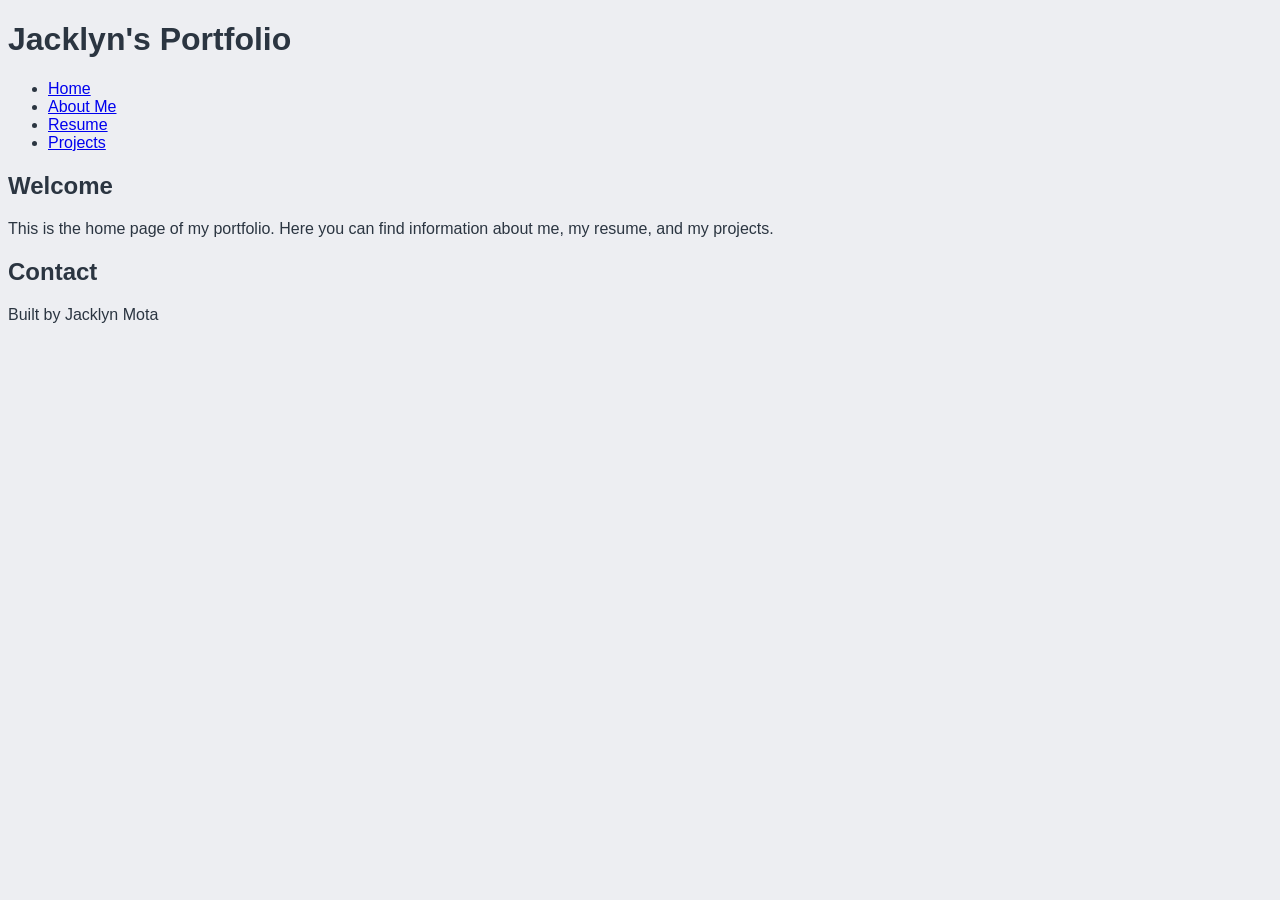
==== index.html @ 77a30476 "html and css basics all the content necessary for the code-along" ====
<!DOCTYPE html>
<html lang="en">
<head>
    <meta charset="UTF-8">
    <meta name="viewport" content="width=device-width, initial-scale=1.0">
    <link rel="stylesheet" href="style.css">
    <title>Jacklyn's Portfolio</title>
</head>
<body>
    <header>
        <h1>Jacklyn's Portfolio</h1>
    </header>
    <nav>
        <ul>
            <li><a href="index.html">Home</a></li>
            <li><a href="aboutme.html">About Me</a></li>
            <li><a href="resume.html">Resume</a></li>
            <li><a href="projects.html">Projects</a></li>
        </ul>
    </nav>
    <main>
        <section>
            <h2>Welcome</h2>
            <p>This is the home page of my portfolio. Here you can find information about me, my resume, and my projects.</p>
        </section>
        <section>
            <h2>Contact</h2>
        </section>
    </main>
    <footer>
        <p>Built by Jacklyn Mota</p>
    </footer>
</body>
</html>
---- style.css ----
/* CSS written by Jacklyn Mota */

/* COLOR PALETTE 
panda white: #EDEEF2
ghost: #C3C9D8
ink black: #070A0F
dark metallic blue grey: #6B7B8C
vintage dark blue: #2B3541
*/

/* GLOBAL (base) MOBILE STYLES */
body {
    background-color: #EDEEF2;
    color: #2B3541;
    font-family: sans-serif;
}
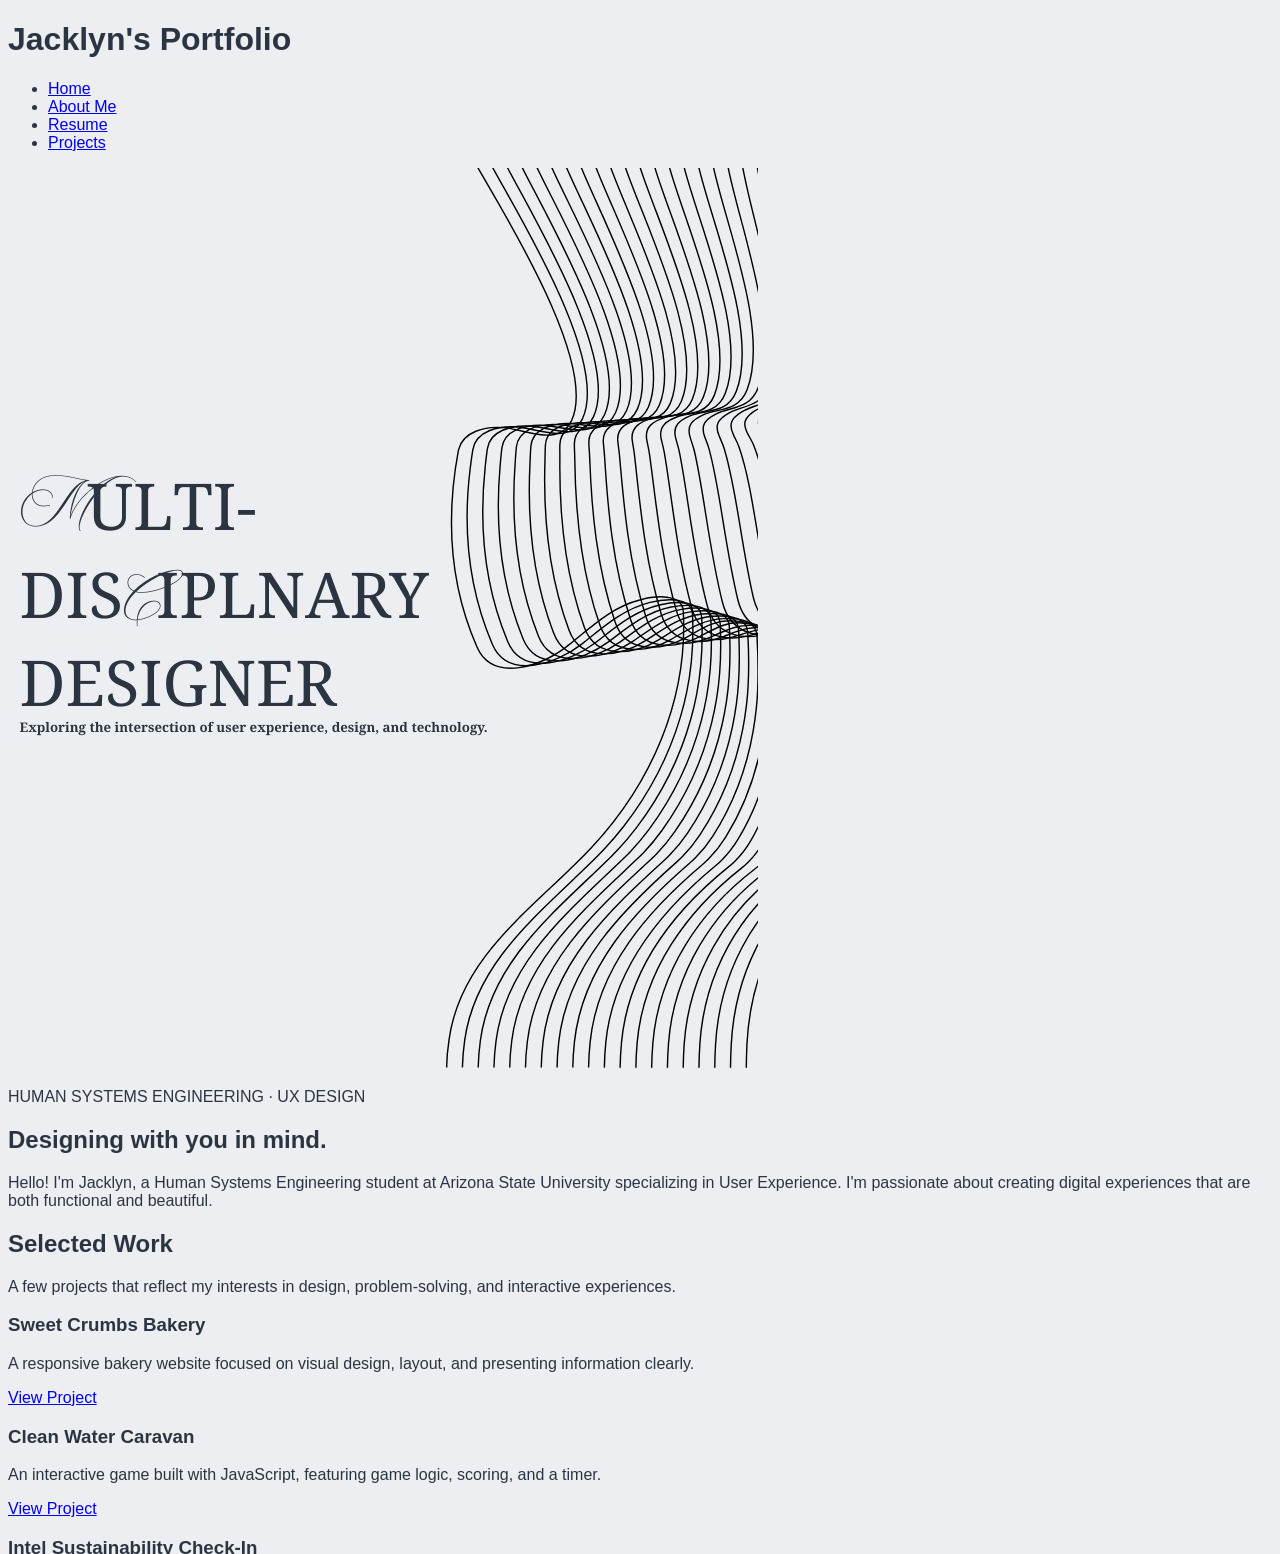
==== commit de9b4237: "Refresh portfolio site content and layout Updated the portfolio to present a stronger homepage hero," ====
--- a/index.html
+++ b/index.html
@@ -3,7 +3,7 @@
 <head>
     <meta charset="UTF-8">
     <meta name="viewport" content="width=device-width, initial-scale=1.0">
-    <link rel="stylesheet" href="style.css">
+    <link rel="stylesheet" href="styles.css">
     <title>Jacklyn's Portfolio</title>
 </head>
 <body>
@@ -13,19 +13,85 @@
     <nav>
         <ul>
             <li><a href="index.html">Home</a></li>
-            <li><a href="aboutme.html">About Me</a></li>
+            <li><a href="about.html">About Me</a></li>
             <li><a href="resume.html">Resume</a></li>
             <li><a href="projects.html">Projects</a></li>
         </ul>
     </nav>
     <main>
-        <section>
-            <h2>Welcome</h2>
-            <p>This is the home page of my portfolio. Here you can find information about me, my resume, and my projects.</p>
-        </section>
-        <section>
-            <h2>Contact</h2>
-        </section>
+        <!-- Hero Section -->
+        <!-- Hero Section -->
+<section id="hero">
+
+    <!-- Responsive Hero Banner -->
+    <picture class="hero-banner">
+        <!-- Mobile banner -->
+        <source
+            media="(max-width: 767px)"
+            srcset="images\hero_image_mobile.jpg">
+        <!-- Desktop banner (default) -->
+        <img
+            src="images\hero_image.png"
+            alt="Multidisciplinary Designer">
+    </picture>
+    <!-- Hero Text Content -->
+    <div class="hero-content">
+        <p class="hero-label">HUMAN SYSTEMS ENGINEERING · UX DESIGN</p>
+        <h2>Designing with you in mind.</h2>
+        <p>
+            Hello! I'm Jacklyn, a Human Systems Engineering student
+            at Arizona State University specializing in User Experience.
+            I'm passionate about creating digital experiences that are
+            both functional and beautiful.
+        </p>
+    </div>
+</section>
+        <!-- Featured Projects -->
+        <section id="featured-projects">
+            <h2>Selected Work</h2>
+            <p>A few projects that reflect my interests in design, problem-solving, and interactive experiences.</p>
+
+            <div class="project-links">
+                <article>
+                    <h3>Sweet Crumbs Bakery</h3>
+                    <p>A responsive bakery website focused on visual design, layout, and presenting information clearly.</p>
+                    <a href="projects.html">View Project</a>
+                </article>
+
+                <article>
+                    <h3>Clean Water Caravan</h3>
+                    <p>An interactive game built with JavaScript, featuring game logic, scoring, and a timer.</p>
+                    <a href="projects.html">View Project</a>
+                </article>
+
+                <article>
+                    <h3>Intel Sustainability Check-In</h3>
+                    <p>An event check-in interface that tracks attendees and team participation.</p>
+                    <a href="projects.html">View Project</a>
+                </article>
+            </div>
+    </section>
+
+    <!-- Contact Section -->
+    <section id="contact">
+        <h2>Let's Connect</h2>
+        <p>Interested in connecting? You can reach me through email or explore my work online.</p>
+
+        <ul>
+            <li>
+                <a href="mailto:motajacklyn00+contact@gmail.com">Email</a>
+            </li>
+            <li>
+                <a href="https://www.linkedin.com/in/jacklyn-mota-28569b3a8/" target="_blank" rel="noopener noreferrer">LinkedIn</a>
+            </li>
+            <li>
+                <a href="https://github.com/jacklyn-mota" target="_blank" rel="noopener noreferrer">GitHub</a>
+            </li>
+            <li>
+                <a href="https://codepen.io/jacklyn-mota" target="_blank" rel="noopener noreferrer">CodePen</a>
+            </li>
+        </ul>
+    </section>
     </main>
     <footer>
         <p>Built by Jacklyn Mota</p>
--- a/styles.css
+++ b/styles.css
@@ -0,0 +1,16 @@
+/* CSS written by Jacklyn Mota */
+
+/* COLOR PALETTE 
+panda white: #EDEEF2
+ghost: #C3C9D8
+ink black: #070A0F
+dark metallic blue grey: #6B7B8C
+vintage dark blue: #2B3541
+*/
+
+/* GLOBAL (base) MOBILE STYLES */
+body {
+    background-color: #EDEEF2;
+    color: #2B3541;
+    font-family: sans-serif;
+}
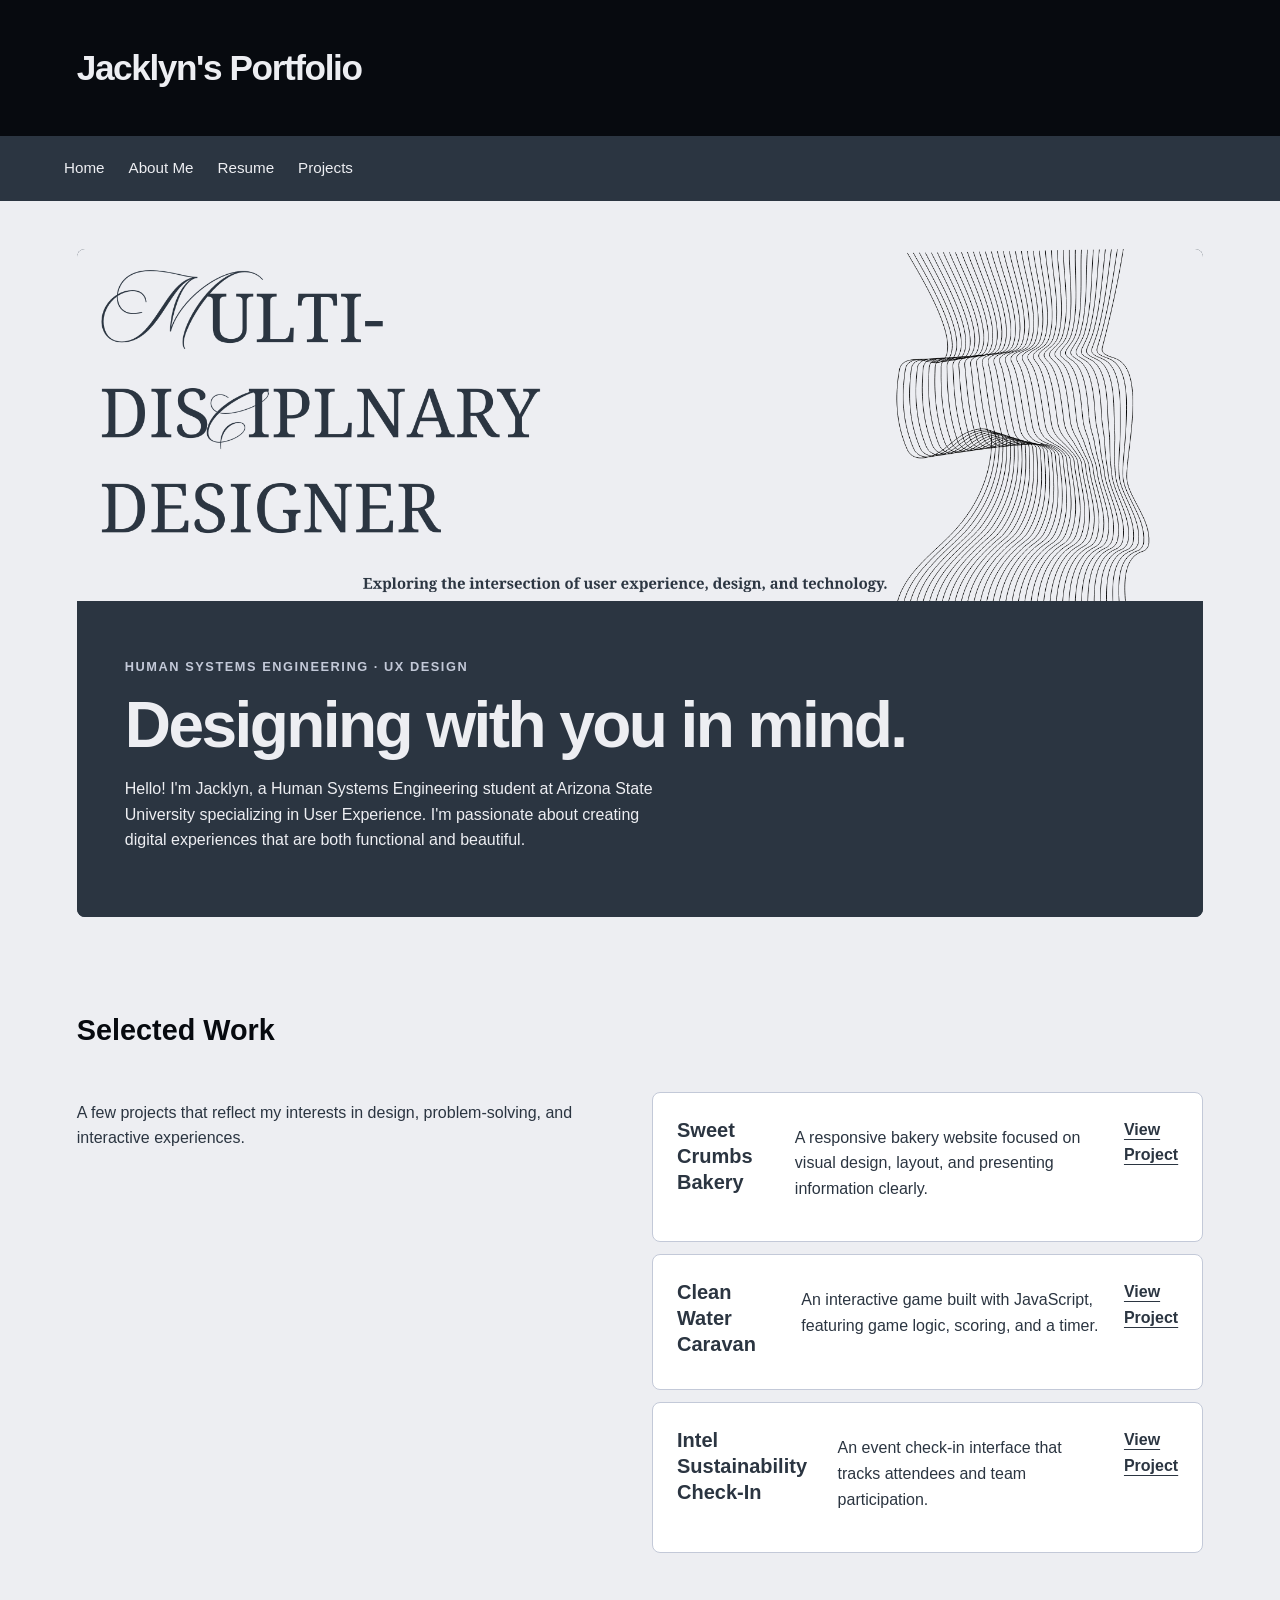
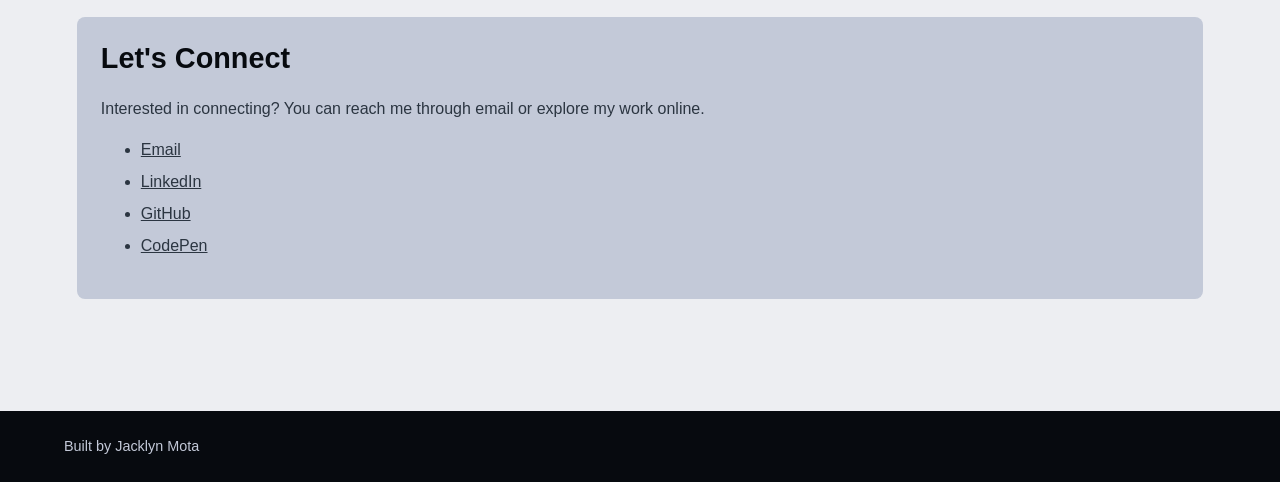
==== commit d108db11: "Revamp portfolio layout and project pages Expanded and polished the portfolio content across README " ====
--- a/index.html
+++ b/index.html
@@ -28,10 +28,10 @@
         <!-- Mobile banner -->
         <source
             media="(max-width: 767px)"
-            srcset="images\hero_image_mobile.jpg">
+            srcset="images/hero_image_mobile.jpg">
         <!-- Desktop banner (default) -->
         <img
-            src="images\hero_image.png"
+            src="images/hero_image.png"
             alt="Multidisciplinary Designer">
     </picture>
     <!-- Hero Text Content -->
--- a/styles.css
+++ b/styles.css
@@ -1,16 +1,354 @@
 /* CSS written by Jacklyn Mota */
 
-/* COLOR PALETTE 
-panda white: #EDEEF2
-ghost: #C3C9D8
-ink black: #070A0F
-dark metallic blue grey: #6B7B8C
-vintage dark blue: #2B3541
+/* COLOR PALETTE
+   Panda white: #EDEEF2
+   Ghost: #C3C9D8
+   Ink black: #070A0F
+   Dark metallic blue grey: #6B7B8C
+   Vintage dark blue: #2B3541
 */
 
-/* GLOBAL (base) MOBILE STYLES */
+
+/* GLOBAL STYLES */
+
+* {
+    box-sizing: border-box;
+}
+
 body {
+    margin: 0;
+    min-height: 100vh;
+    display: grid;
+    grid-template-rows: auto auto 1fr auto;
+
     background-color: #EDEEF2;
     color: #2B3541;
-    font-family: sans-serif;
-}+    font-family: Arial, Helvetica, sans-serif;
+    line-height: 1.6;
+}
+
+
+/* 2. HEADER */
+
+header {
+    padding: 2rem 5%;
+    background-color: #070A0F;
+    color: #EDEEF2;
+}
+
+header h1 {
+    margin: 0;
+    font-size: 1.8rem;
+    letter-spacing: -0.04em;
+}
+
+
+/* NAVIGATION */
+
+nav {
+    padding: 0.75rem 5%;
+    background-color: #2B3541;
+}
+
+nav ul {
+    display: flex;
+    flex-wrap: wrap;
+    gap: 0.5rem 1.5rem;
+
+    margin: 0;
+    padding: 0;
+    list-style: none;
+}
+
+nav a {
+    display: block;
+    padding: 0.5rem 0;
+
+    color: #EDEEF2;
+    text-decoration: none;
+    font-size: 0.95rem;
+}
+
+nav a:hover,
+nav a:focus-visible {
+    color: #C3C9D8;
+    text-decoration: underline;
+    text-underline-offset: 0.3em;
+}
+
+nav a[aria-current="page"] {
+    text-decoration: underline;
+    text-underline-offset: 0.3em;
+}
+
+
+/* MAIN CONTENT */
+
+main {
+    width: 90%;
+    max-width: 1200px;
+    margin: 0 auto;
+    padding: 2rem 0 4rem;
+}
+
+section {
+    margin-bottom: 3rem;
+}
+
+section > h2 {
+    margin-top: 0;
+    margin-bottom: 1.25rem;
+
+    color: #070A0F;
+    font-size: 1.8rem;
+    line-height: 1.2;
+}
+
+h3 {
+    color: #2B3541;
+    line-height: 1.3;
+}
+
+p {
+    max-width: 70ch;
+}
+
+
+/* HOMEPAGE HERO */
+
+#hero {
+    margin-bottom: 5rem;
+    overflow: hidden;
+    background-color: #2B3541;
+    border-radius: 0.5rem;
+    margin-bottom: 5rem;
+}
+
+.hero-banner {
+    display: block;
+    width: 100%;
+}
+
+.hero-banner img {
+    display: block;
+    width: 100%;
+    height: auto;
+}
+
+.hero-content {
+    padding: 2rem 1.5rem;
+    background-color: #2B3541;
+    color: #EDEEF2;
+}
+
+.hero-label {
+    color: #C3C9D8;
+    font-size: 0.8rem;
+    font-weight: bold;
+    letter-spacing: 0.12em;
+    text-transform: uppercase;
+}
+
+.hero-content h2 {
+    margin-top: 0;
+    margin-bottom: 1rem;
+
+    color: #EDEEF2;
+    font-size: clamp(2rem, 6vw, 4rem);
+    line-height: 1.1;
+    letter-spacing: -0.04em;
+}
+
+.hero-content p {
+    max-width: 60ch;
+}
+
+
+/*LINKS AND BUTTONS */
+
+a {
+    color: #2B3541;
+}
+
+a:hover {
+    color: #6B7B8C;
+}
+
+a:focus-visible {
+    outline: 2px solid #6B7B8C;
+    outline-offset: 3px;
+}
+
+.hero-link {
+    display: inline-block;
+    margin-top: 1rem;
+    padding: 0.75rem 1.25rem;
+
+    background-color: #EDEEF2;
+    color: #070A0F;
+    border: 1px solid #C3C9D8;
+    border-radius: 0.35rem;
+
+    text-decoration: none;
+    font-weight: bold;
+}
+
+.hero-link:hover,
+.hero-link:focus-visible {
+    background-color: #C3C9D8;
+    color: #070A0F;
+}
+
+
+/*FEATURED PROJECTS AND PROJECTS PAGE */
+
+#featured-projects article,
+#projects article {
+    display: flex;
+    align-items: flex-start;
+    gap: 1.5rem;
+
+    margin-bottom: 1.5rem;
+    padding: 1.5rem;
+
+    background-color: #FFFFFF;
+    border: 1px solid #C3C9D8;
+    border-radius: 0.5rem;
+}
+
+#featured-projects article h3,
+#projects article h3 {
+    margin-top: 0;
+    font-size: 1.25rem;
+}
+
+
+.project-links {
+    display: flex;
+    flex-wrap: wrap;
+    gap: 0.75rem 1rem;
+}
+
+.project-links a {
+    font-weight: bold;
+    text-underline-offset: 0.25em;
+}
+
+.project-card {
+    display: flex;
+    align-items: flex-start;
+    gap: 1.5rem;
+}
+
+.project-description {
+    flex: 1;
+    min-width: 0;
+}
+
+.project-images {
+    display: flex;
+    flex-direction: column;
+    gap: 1rem;
+    width: 35%;
+    flex-shrink: 0;
+}
+
+.project-image {
+    display: block;
+    width: 100%;
+    height: auto;
+    margin: 0;
+    border-radius: 0.35rem;
+}
+
+/* OTHER CONTENT SECTIONS */
+
+#contact {
+    margin-top: 4rem;
+    padding: 1.5rem;
+
+    background-color: #C3C9D8;
+    border-radius: 0.5rem;
+}
+
+main li {
+    margin-bottom: 0.4rem;
+}
+
+main section h3 {
+    margin-bottom: 0.5rem;
+}
+
+main section p {
+    margin-top: 0.5rem;
+}
+
+
+/* FOOTER */
+
+footer {
+    padding: 1.5rem 5%;
+    background-color: #070A0F;
+    color: #C3C9D8;
+    font-size: 0.9rem;
+}
+
+footer p {
+    margin: 0;
+}
+
+
+/* TABLET AND DESKTOP */
+
+@media (min-width: 768px) {
+
+    header {
+        padding: 2.5rem 6%;
+    }
+
+    header h1 {
+        font-size: 2.2rem;
+    }
+
+    main {
+        width: 88%;
+        padding-top: 3rem;
+    }
+
+    .hero-content {
+        padding: 3rem;
+    }
+
+    #hero {
+        margin-bottom: 6rem;
+    }
+
+    #featured-projects {
+        display: grid;
+        grid-template-columns: repeat(2, minmax(0, 1fr));
+        gap: 1.5rem;
+    }
+
+    #featured-projects > h2 {
+        grid-column: 1 / -1;
+    }
+
+    #featured-projects article {
+        margin-bottom: 0;
+    }
+}
+
+@media (max-width: 600px) {
+    .project-card {
+        flex-direction: column;
+    }
+
+    .project-images {
+        width: 100%;
+    }
+
+    .project-image {
+        max-width: 350px;
+    }
+}
+
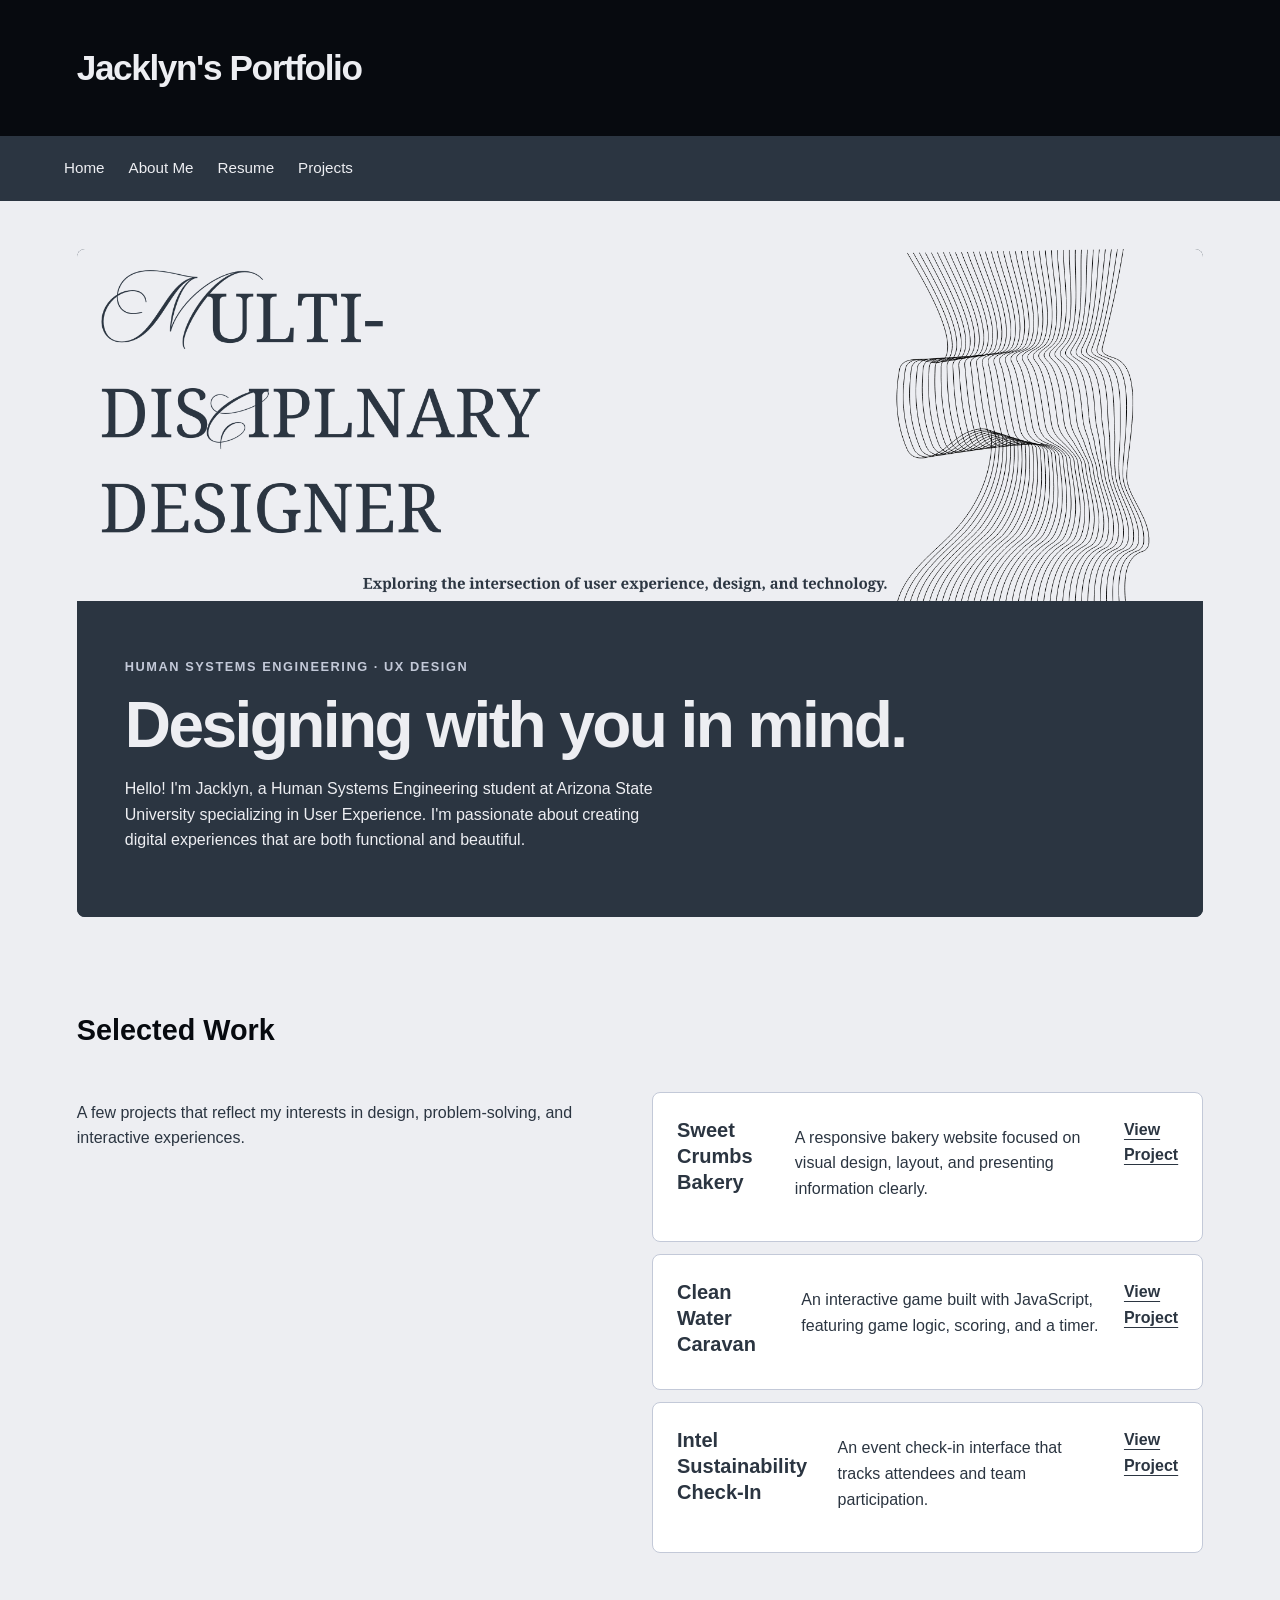
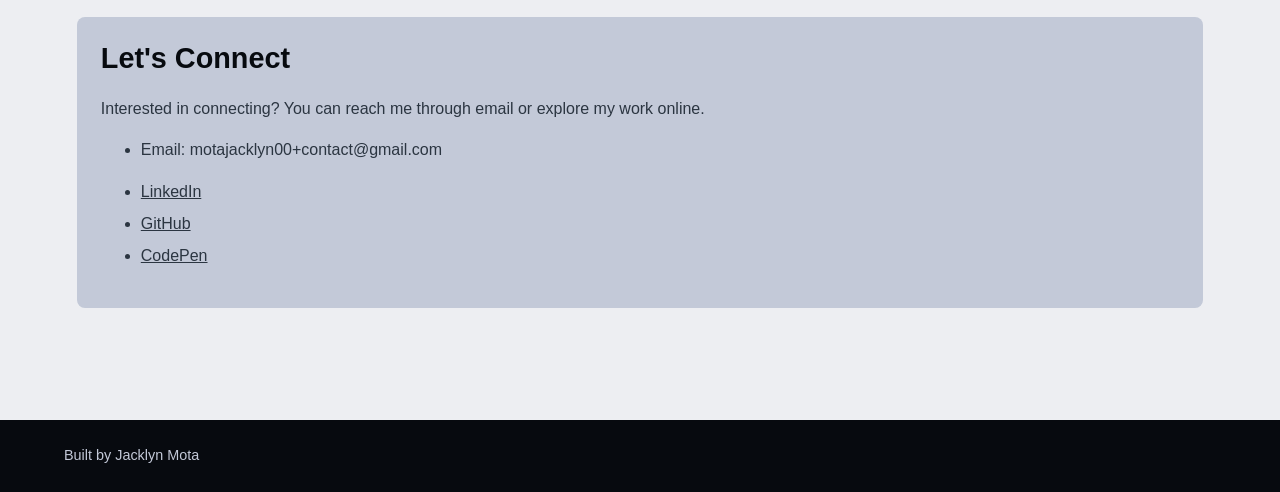
==== commit 4bf7090a: "Updated html" ====
--- a/index.html
+++ b/index.html
@@ -79,7 +79,7 @@
 
         <ul>
             <li>
-                <a href="mailto:motajacklyn00+contact@gmail.com">Email</a>
+                <p>Email: motajacklyn00+contact@gmail.com</p>
             </li>
             <li>
                 <a href="https://www.linkedin.com/in/jacklyn-mota-28569b3a8/" target="_blank" rel="noopener noreferrer">LinkedIn</a>
